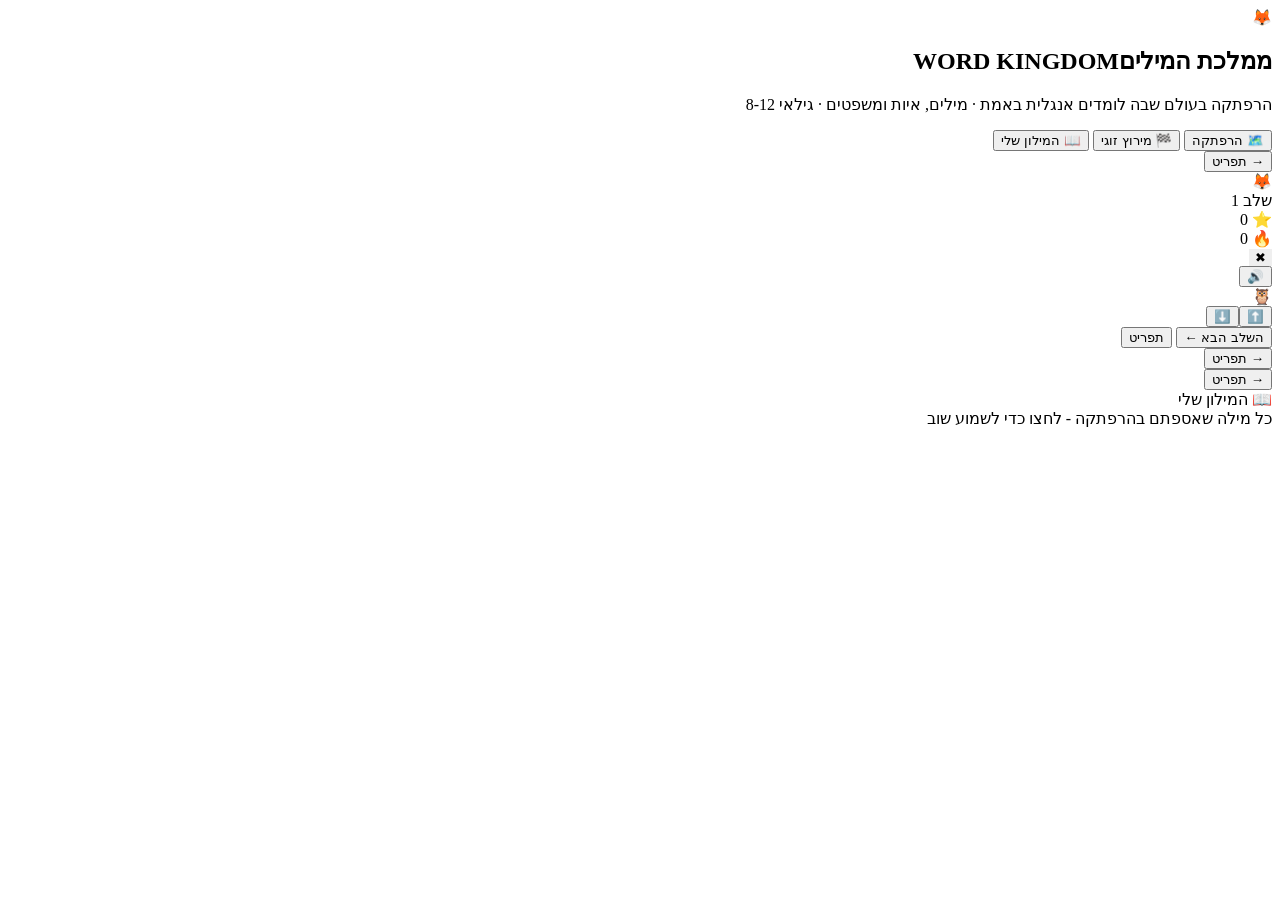
==== index.html @ 06114e81 "Rename 1-index.html to index.html" ====
<!DOCTYPE html>
<html lang="he" dir="rtl">
<head>
<meta charset="UTF-8">
<meta name="viewport" content="width=device-width, initial-scale=1.0, maximum-scale=1.0, user-scalable=no">
<title>ממלכת המילים · Word Kingdom</title>
<meta name="description" content="משחק 2D ללימוד אנגלית לילדים: הרפתקה בעולם, מילים נשמעות באנגלית, איתיות, משפטים ומירוץ זוגי.">
<link rel="icon" href="data:image/svg+xml,<svg xmlns='http://www.w3.org/2000/svg' viewBox='0 0 100 100'><text y='.9em' font-size='90'>🦊</text></svg>">
<link rel="stylesheet" href="style.css">
</head>
<body>
<div id="app">

  <section id="menu" class="screen on">
    <div class="sky" id="menu-sky"><div class="stars" id="menu-stars"></div></div>
    <div class="menu-inner">
      <div class="menu-fox">🦊</div>
      <h1 class="logo">ממלכת המילים<span class="en">WORD KINGDOM</span></h1>
      <p class="tagline">הרפתקה בעולם שבה לומדים אנגלית באמת · מילים, איות ומשפטים · גילאי 8-12</p>
      <div class="menu-btns">
        <button class="mbtn adv" id="btn-adventure">🗺️ הרפתקה</button>
        <button class="mbtn race" id="btn-race">🏁 מירוץ זוגי</button>
        <button class="mbtn dict" id="btn-dict">📖 המילון שלי</button>
      </div>
    </div>
  </section>

  <section id="levels" class="screen">
    <div class="sky"><div class="stars"></div></div>
    <button class="back-btn" data-go="menu">→ תפריט</button>
    <div class="level-cards" id="level-cards"></div>
  </section>

  <section id="game" class="screen">
    <div class="world sky day" id="world">
      <div class="hill" style="left:4%; width:34%; height:30%;"></div>
      <div class="hill" style="left:52%; width:44%; height:38%;"></div>
      <div class="ground"></div>
      <div id="track"></div>
      <div id="player">🦊</div>
    </div>
    <div id="hud">
      <div class="pill" id="hud-level">שלב 1</div>
      <div id="progressbar"><i></i></div>
      <div class="pill">⭐ <span id="hud-score">0</span></div>
      <div class="pill">🔥 <span id="hud-streak">0</span></div>
      <button class="pill" id="btn-quit" style="border:none;cursor:pointer;">✖</button>
    </div>
    <div id="banner"><div><div class="b-he" id="banner-he"></div><div class="b-sub" id="banner-sub"></div></div><button class="b-replay" id="banner-replay">🔊</button></div>
    <div id="owl-panel"><div class="owl-card">
      <div class="owl-emoji">🦉</div>
      <div class="owl-he" id="owl-he"></div>
      <div class="owl-en" id="owl-en"></div>
      <div class="owl-opts" id="owl-opts"></div>
    </div></div>
    <div id="lane-btns"><button id="lane-up">⬆️</button><button id="lane-down">⬇️</button></div>
    <div id="toast"></div>
  </section>

  <section id="done" class="screen">
    <div class="sky"><div class="stars"></div></div>
    <div class="done-card">
      <div class="done-stars" id="done-stars"></div>
      <div class="done-title" id="done-title"></div>
      <div class="done-sub" id="done-sub"></div>
      <div class="done-words" id="done-words"></div>
      <div class="done-btns">
        <button class="mbtn adv" id="btn-next">השלב הבא ←</button>
        <button class="mbtn dict" id="btn-menu2">תפריט</button>
      </div>
    </div>
  </section>

  <section id="race" class="screen">
    <div class="sky day"></div>
    <button class="back-btn" data-go="menu">→ תפריט</button>
    <div class="race-wrap" id="race-wrap"></div>
  </section>

  <section id="dict" class="screen">
    <div class="sky"><div class="stars"></div></div>
    <button class="back-btn" data-go="menu">→ תפריט</button>
    <div class="dict-wrap">
      <div class="dict-title">📖 המילון שלי</div>
      <div class="dict-sub">כל מילה שאספתם בהרפתקה - לחצו כדי לשמוע שוב</div>
      <div class="dict-grid" id="dict-grid"></div>
    </div>
  </section>

</div>
<script src="game.js"></script>
</body>
</html>
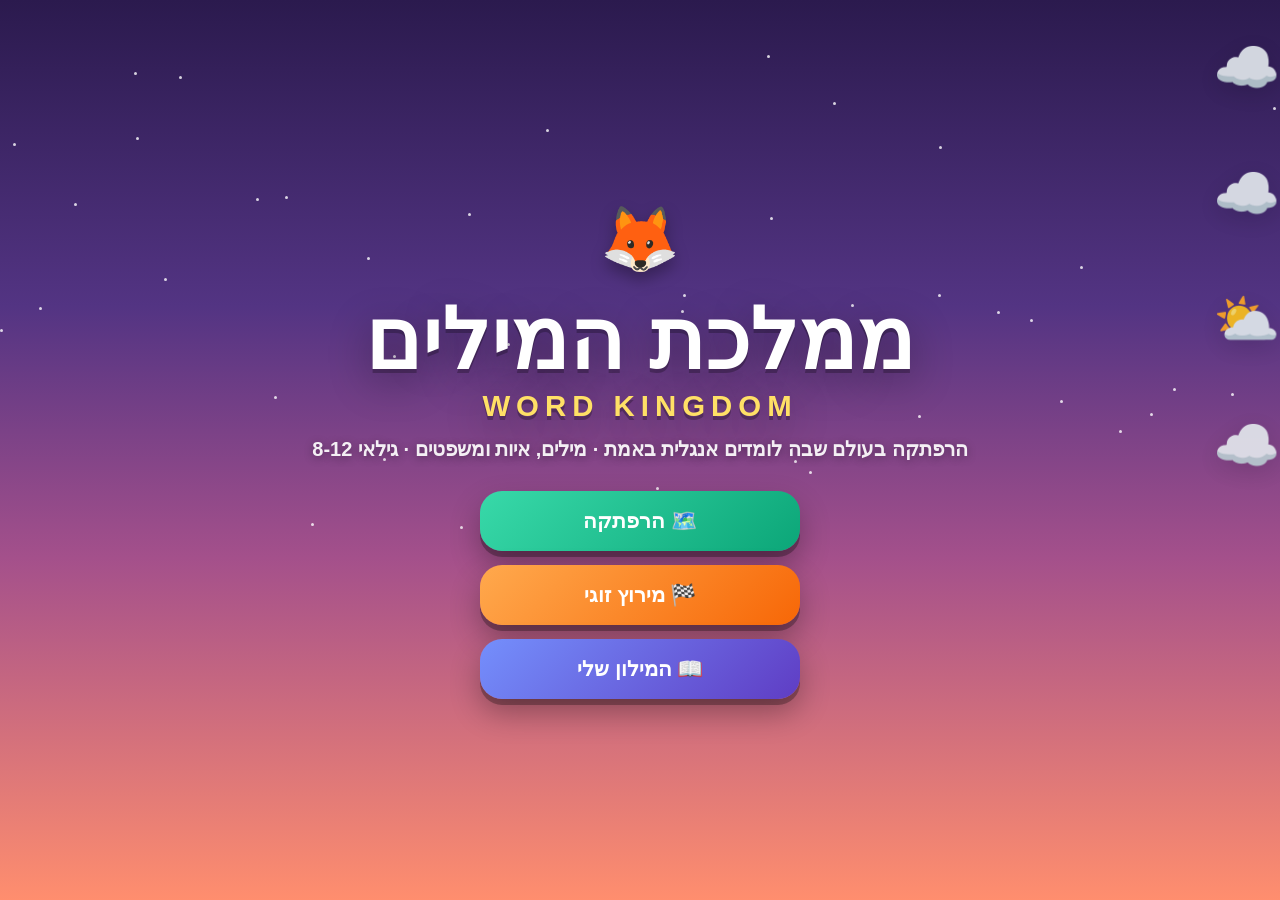
==== commit fb9ce5c1: "Sprint 4: tutorial overlay + game updates" ====
--- a/index.html
+++ b/index.html
@@ -54,6 +54,11 @@
       <div class="owl-opts" id="owl-opts"></div>
     </div></div>
     <div id="lane-btns"><button id="lane-up">⬆️</button><button id="lane-down">⬇️</button></div>
+    <div id="tut"><div class="tut-card">
+      <div class="tut-emoji" id="tut-emoji"></div>
+      <div class="tut-text" id="tut-text"></div>
+      <button class="cta" id="tut-next">הבא ←</button>
+    </div></div>
     <div id="toast"></div>
   </section>
 
--- a/style.css
+++ b/style.css
@@ -0,0 +1,189 @@
+/* ===== Word Kingdom - ממלכת המילים ===== */
+* { margin: 0; padding: 0; box-sizing: border-box; -webkit-tap-highlight-color: transparent; }
+html, body { height: 100%; overflow: hidden; }
+body {
+  font-family: "Segoe UI", "Heebo", Arial, sans-serif;
+  background: #0b1026;
+  color: #1a1a2e;
+  user-select: none;
+  touch-action: manipulation;
+}
+button { font-family: inherit; }
+
+#app { position: fixed; inset: 0; }
+.screen { position: absolute; inset: 0; display: none; flex-direction: column; }
+.screen.on { display: flex; }
+
+/* ---------- shared sky ---------- */
+.sky { position: absolute; inset: 0; background: linear-gradient(180deg, #2b1a4e 0%, #533483 34%, #a4508b 62%, #ff8e6e 100%); overflow: hidden; }
+.sky.day { background: linear-gradient(180deg, #4a90d9 0%, #7ec8e3 45%, #bfe9d9 75%, #fff3c4 100%); }
+.stars { position: absolute; inset: 0; }
+.stars i { position: absolute; width: 3px; height: 3px; border-radius: 50%; background: #fff; opacity: .8; animation: twinkle 2.6s ease-in-out infinite; }
+@keyframes twinkle { 50% { opacity: .2; } }
+.cloud { position: absolute; font-size: 54px; opacity: .9; filter: drop-shadow(0 6px 12px rgba(0,0,0,.15)); animation: drift linear infinite; }
+@keyframes drift { from { transform: translateX(-15vw); } to { transform: translateX(115vw); } }
+
+/* ---------- menu ---------- */
+#menu { align-items: center; justify-content: center; text-align: center; }
+.menu-inner { position: relative; z-index: 2; display: flex; flex-direction: column; align-items: center; gap: 14px; padding: 20px; }
+.logo { font-size: clamp(44px, 9vw, 84px); font-weight: 900; color: #fff; text-shadow: 0 4px 0 rgba(0,0,0,.25), 0 10px 40px rgba(0,0,0,.4); letter-spacing: 1px; animation: floaty 3s ease-in-out infinite; }
+.logo .en { display: block; font-size: .35em; letter-spacing: 6px; color: #ffe066; direction: ltr; }
+.tagline { color: rgba(255,255,255,.92); font-size: clamp(15px, 2.6vw, 20px); font-weight: 600; text-shadow: 0 2px 8px rgba(0,0,0,.35); }
+.menu-btns { display: flex; flex-direction: column; gap: 14px; margin-top: 16px; width: min(320px, 84vw); }
+.mbtn {
+  border: none; cursor: pointer; border-radius: 22px; padding: 18px 22px;
+  font-size: 21px; font-weight: 900; color: #fff;
+  box-shadow: 0 6px 0 rgba(0,0,0,.28), 0 14px 30px rgba(0,0,0,.3);
+  transition: transform .08s ease, box-shadow .08s ease;
+  display: flex; align-items: center; justify-content: center; gap: 10px;
+}
+.mbtn:active { transform: translateY(5px); box-shadow: 0 1px 0 rgba(0,0,0,.28); }
+.mbtn.adv { background: linear-gradient(135deg, #38d9a9, #0ca678); }
+.mbtn.race { background: linear-gradient(135deg, #ffa94d, #f76707); }
+.mbtn.dict { background: linear-gradient(135deg, #748ffc, #5f3dc4); }
+.menu-fox { font-size: 64px; animation: run-bounce .5s ease-in-out infinite alternate; filter: drop-shadow(0 8px 8px rgba(0,0,0,.3)); }
+@keyframes floaty { 50% { transform: translateY(-8px); } }
+@keyframes run-bounce { from { transform: translateY(0) rotate(-3deg); } to { transform: translateY(-10px) rotate(3deg); } }
+
+/* ---------- level select ---------- */
+#levels { align-items: center; justify-content: center; }
+.level-cards { position: relative; z-index: 2; display: flex; gap: 16px; flex-wrap: wrap; justify-content: center; padding: 20px; }
+.level-card {
+  width: 180px; border-radius: 24px; padding: 22px 16px; text-align: center; cursor: pointer;
+  background: rgba(255,255,255,.95); box-shadow: 0 10px 30px rgba(0,0,0,.3);
+  border: none; transition: transform .12s ease;
+}
+.level-card:hover { transform: translateY(-4px) scale(1.03); }
+.level-card.locked { opacity: .45; cursor: not-allowed; filter: grayscale(.8); }
+.level-card .lv-emoji { font-size: 46px; }
+.level-card .lv-name { font-size: 20px; font-weight: 900; margin: 8px 0 4px; }
+.level-card .lv-desc { font-size: 13px; color: #666; font-weight: 600; }
+.level-card .lv-stars { font-size: 20px; margin-top: 8px; }
+.back-btn { position: absolute; top: 16px; right: 16px; z-index: 5; border: none; background: rgba(255,255,255,.92); border-radius: 999px; padding: 10px 18px; font-size: 17px; font-weight: 800; cursor: pointer; box-shadow: 0 4px 12px rgba(0,0,0,.25); }
+
+/* ---------- game world ---------- */
+#game { direction: ltr; }
+.world { position: absolute; inset: 0; overflow: hidden; }
+.ground { position: absolute; left: 0; right: 0; bottom: 0; height: 26%; background: linear-gradient(180deg, #69db7c 0%, #40c057 30%, #2b9348 100%); border-top: 6px solid #8ce99a; }
+.hill { position: absolute; bottom: 22%; border-radius: 50% 50% 0 0; background: linear-gradient(180deg, #b2f2bb, #69db7c); opacity: .85; }
+.tree { position: absolute; bottom: 24%; font-size: 44px; }
+
+#track { position: absolute; inset: 0; will-change: transform; }
+.lane-mark { position: absolute; left: 0; right: 0; border-top: 3px dashed rgba(255,255,255,.35); }
+
+#player { position: absolute; z-index: 10; font-size: 58px; transition: top .22s cubic-bezier(.34,1.56,.64,1); filter: drop-shadow(0 6px 6px rgba(0,0,0,.3)); animation: run-bounce .4s ease-in-out infinite alternate; }
+#player.hurt { animation: shake-red .4s ease; }
+@keyframes shake-red { 25% { transform: translateX(-8px); filter: hue-rotate(320deg); } 75% { transform: translateX(8px); filter: hue-rotate(320deg); } }
+
+.obj { position: absolute; font-size: 46px; z-index: 5; transition: transform .15s ease; }
+.obj.bubble { background: rgba(255,255,255,.92); border-radius: 50%; width: 84px; height: 84px; display: flex; align-items: center; justify-content: center; box-shadow: 0 6px 16px rgba(0,0,0,.25), inset 0 -6px 0 rgba(0,0,0,.08); animation: bob 1.8s ease-in-out infinite; }
+.obj.bubble .ch { font-size: 34px; font-weight: 900; color: #4c6ef5; }
+.obj.taken { transform: scale(1.6); opacity: 0; transition: transform .25s ease, opacity .25s ease; }
+.obj.dud { filter: grayscale(.5); }
+@keyframes bob { 50% { margin-top: -8px; } }
+
+.sparkle { position: absolute; z-index: 20; font-size: 34px; animation: sparkle-up .8s ease forwards; pointer-events: none; }
+@keyframes sparkle-up { from { opacity: 1; transform: translateY(0) scale(.6); } to { opacity: 0; transform: translateY(-70px) scale(1.4); } }
+
+/* HUD */
+#hud { position: absolute; top: 0; left: 0; right: 0; z-index: 30; display: flex; align-items: center; gap: 10px; padding: 10px 14px; direction: rtl; }
+.pill { background: rgba(255,255,255,.92); border-radius: 999px; padding: 8px 14px; font-size: 16px; font-weight: 900; box-shadow: 0 3px 10px rgba(0,0,0,.2); display: flex; gap: 6px; align-items: center; }
+#progressbar { flex: 1; height: 14px; background: rgba(255,255,255,.4); border-radius: 999px; overflow: hidden; }
+#progressbar i { display: block; height: 100%; width: 0; background: linear-gradient(90deg, #ffd43b, #ff922b); border-radius: 999px; transition: width .4s ease; }
+
+/* prompt banner */
+#banner { position: absolute; top: 58px; left: 50%; transform: translateX(-50%); z-index: 25; background: rgba(26,26,46,.9); color: #fff; border-radius: 20px; padding: 12px 20px; display: none; align-items: center; gap: 14px; box-shadow: 0 8px 30px rgba(0,0,0,.4); direction: rtl; max-width: 92vw; }
+#banner.on { display: flex; animation: pop .3s ease; }
+#banner .b-he { font-size: 24px; font-weight: 900; color: #ffe066; }
+#banner .b-sub { font-size: 14px; font-weight: 600; color: rgba(255,255,255,.85); }
+#banner .b-replay { border: none; background: #ffd43b; border-radius: 12px; font-size: 20px; padding: 8px 12px; cursor: pointer; }
+@keyframes pop { from { transform: translateX(-50%) scale(.7); opacity: 0; } }
+
+/* owl gate */
+#owl-panel { position: absolute; inset: 0; z-index: 40; display: none; align-items: center; justify-content: center; background: rgba(11,16,38,.55); backdrop-filter: blur(3px); }
+#owl-panel.on { display: flex; }
+.owl-card { background: linear-gradient(180deg, #fff, #f1f3ff); border-radius: 28px; padding: 26px 24px; width: min(520px, 92vw); text-align: center; box-shadow: 0 20px 60px rgba(0,0,0,.5); direction: rtl; animation: pop2 .35s cubic-bezier(.34,1.56,.64,1); }
+@keyframes pop2 { from { transform: scale(.6); opacity: 0; } }
+.owl-emoji { font-size: 60px; animation: floaty 2.4s ease-in-out infinite; }
+.owl-he { font-size: 21px; font-weight: 900; margin: 8px 0; }
+.owl-en { font-size: 26px; font-weight: 900; color: #5f3dc4; direction: ltr; margin: 6px 0 16px; }
+.owl-opts { display: flex; gap: 10px; justify-content: center; direction: ltr; flex-wrap: wrap; }
+.owl-opt { border: none; border-radius: 16px; background: #edf2ff; color: #364fc7; font-size: 22px; font-weight: 900; padding: 14px 20px; cursor: pointer; box-shadow: 0 4px 0 #bac8ff; transition: transform .08s ease; }
+.owl-opt:active { transform: translateY(3px); box-shadow: 0 1px 0 #bac8ff; }
+.owl-opt.ok { background: #d3f9d8; color: #2b8a3e; box-shadow: 0 4px 0 #8ce99a; }
+.owl-opt.bad { background: #ffe3e3; color: #c92a2a; box-shadow: 0 4px 0 #ffa8a8; }
+
+/* controls */
+#lane-btns { position: absolute; left: 14px; bottom: 14px; z-index: 30; display: flex; flex-direction: column; gap: 10px; }
+#lane-btns button { width: 64px; height: 64px; border-radius: 50%; border: none; font-size: 28px; background: rgba(255,255,255,.9); box-shadow: 0 5px 14px rgba(0,0,0,.3); cursor: pointer; }
+#lane-btns button:active { transform: scale(.92); }
+
+/* level complete */
+#done { align-items: center; justify-content: center; }
+.done-card { position: relative; z-index: 2; background: rgba(255,255,255,.96); border-radius: 30px; padding: 34px 30px; text-align: center; width: min(460px, 92vw); box-shadow: 0 24px 70px rgba(0,0,0,.45); animation: pop2 .4s cubic-bezier(.34,1.56,.64,1); }
+.done-stars { font-size: 52px; letter-spacing: 8px; }
+.done-stars .dim { filter: grayscale(1); opacity: .3; }
+.done-title { font-size: 30px; font-weight: 900; margin: 10px 0 4px; }
+.done-sub { color: #666; font-weight: 700; margin-bottom: 20px; }
+.done-words { display: flex; flex-wrap: wrap; gap: 8px; justify-content: center; margin-bottom: 22px; direction: ltr; }
+.word-chip { background: #fff9db; border: 2px solid #ffd43b; border-radius: 999px; padding: 6px 12px; font-size: 15px; font-weight: 800; cursor: pointer; }
+.done-btns { display: flex; gap: 12px; justify-content: center; }
+
+/* race mode */
+#race { direction: rtl; }
+.race-wrap { position: relative; z-index: 2; flex: 1; display: flex; flex-direction: column; gap: 12px; padding: 18px; justify-content: center; }
+.race-track { display: flex; flex-direction: column; gap: 6px; background: rgba(255,255,255,.25); border-radius: 16px; padding: 10px 12px; direction: ltr; }
+.race-lane { position: relative; height: 34px; background: rgba(255,255,255,.7); border-radius: 999px; border-bottom: 3px dashed rgba(0,0,0,.12); }
+.race-lane .rn { position: absolute; right: 36px; top: 50%; transform: translateY(-50%); font-size: 13px; font-weight: 800; color: rgba(0,0,0,.55); }
+.race-lane .rc { position: absolute; top: 50%; transform: translate(-50%,-50%); font-size: 26px; transition: left .5s cubic-bezier(.34,1.56,.64,1); }
+.race-lane .fl { position: absolute; right: 4px; top: 50%; transform: translateY(-50%); font-size: 22px; }
+.rside { border-radius: 20px; padding: 12px; }
+.rside.p0 { background: linear-gradient(135deg, #74c0fc, #4dabf7); }
+.rside.p1 { background: linear-gradient(135deg, #ffc078, #ffa94d); }
+.rside .rh { font-weight: 900; color: #fff; font-size: 17px; text-shadow: 0 1px 2px rgba(0,0,0,.3); margin-bottom: 8px; display: flex; justify-content: space-between; }
+.rside .ra { display: flex; gap: 8px; direction: ltr; }
+.rside .ra button { flex: 1; min-height: 56px; border: none; border-radius: 14px; background: #fff; font-size: 20px; font-weight: 900; color: #343a40; box-shadow: 0 4px 0 rgba(0,0,0,.18); cursor: pointer; }
+.rside .ra button:active { transform: translateY(3px); box-shadow: 0 1px 0 rgba(0,0,0,.18); }
+.rside.frozen { filter: grayscale(.6); opacity: .65; }
+.rside.hit { box-shadow: 0 0 0 4px #2f9e44; }
+.rside.miss { box-shadow: 0 0 0 4px #e03131; animation: shake-red .4s ease; }
+.race-center { text-align: center; padding: 16px; border-radius: 20px; background: linear-gradient(180deg, #fff9db, #fff3bf); border: 3px solid #fab005; }
+.race-center .pe { font-size: 52px; }
+.race-center .pw { font-size: 32px; font-weight: 900; }
+
+/* dictionary */
+#dict { direction: rtl; }
+.dict-wrap { position: relative; z-index: 2; flex: 1; overflow-y: auto; padding: 70px 18px 24px; }
+.dict-title { color: #fff; font-size: 28px; font-weight: 900; text-align: center; text-shadow: 0 2px 10px rgba(0,0,0,.4); margin-bottom: 6px; }
+.dict-sub { color: rgba(255,255,255,.85); text-align: center; font-weight: 600; margin-bottom: 20px; }
+.dict-grid { display: grid; grid-template-columns: repeat(auto-fill, minmax(130px, 1fr)); gap: 12px; }
+.dcard { background: rgba(255,255,255,.95); border-radius: 18px; padding: 14px 10px; text-align: center; cursor: pointer; border: none; box-shadow: 0 6px 18px rgba(0,0,0,.25); transition: transform .1s ease; }
+.dcard:active { transform: scale(.95); }
+.dcard .de { font-size: 40px; }
+.dcard .den { font-size: 19px; font-weight: 900; direction: ltr; }
+.dcard .dhe { font-size: 14px; color: #777; font-weight: 700; }
+.dcard.ghost { opacity: .45; cursor: default; }
+.dict-empty { color: #fff; text-align: center; font-size: 18px; font-weight: 700; margin-top: 40px; text-shadow: 0 2px 8px rgba(0,0,0,.4); }
+
+/* toast */
+#toast { position: absolute; bottom: 90px; left: 50%; transform: translateX(-50%); z-index: 50; background: rgba(26,26,46,.92); color: #fff; border-radius: 999px; padding: 10px 22px; font-size: 17px; font-weight: 800; display: none; direction: rtl; box-shadow: 0 8px 24px rgba(0,0,0,.4); }
+#toast.on { display: block; animation: pop .25s ease; }
+
+@media (max-width: 640px) {
+  .obj.bubble { width: 68px; height: 68px; font-size: 36px; }
+  #player { font-size: 48px; }
+  .pill { font-size: 14px; padding: 6px 10px; }
+}
+
+/* tutorial */
+#tut { position: absolute; inset: 0; z-index: 60; display: none; align-items: center; justify-content: center; background: rgba(11,16,38,.6); backdrop-filter: blur(4px); }
+#tut.on { display: flex; }
+.tut-card { background: linear-gradient(180deg, #fff, #f8f4ff); border-radius: 28px; padding: 30px 26px; width: min(480px, 92vw); text-align: center; direction: rtl; box-shadow: 0 24px 70px rgba(0,0,0,.5); animation: pop2 .35s cubic-bezier(.34,1.56,.64,1); }
+.tut-emoji { font-size: 62px; margin-bottom: 10px; animation: floaty 2.2s ease-in-out infinite; }
+.tut-text { font-size: 21px; font-weight: 800; line-height: 1.7; margin-bottom: 20px; }
+.cta { border: none; border-radius: 999px; background: linear-gradient(135deg, #51cf66, #2f9e44); color: #fff; font-size: 20px; font-weight: 900; padding: 14px 36px; cursor: pointer; box-shadow: 0 5px 0 #2b8a3e; touch-action: manipulation; }
+.cta:active { transform: translateY(4px); box-shadow: 0 1px 0 #2b8a3e; }
+
+/* hint glow on the right answer during onboarding */
+.obj.bubble.hint { box-shadow: 0 0 0 5px #ffd43b, 0 0 26px 8px rgba(255,212,59,.8); animation: bob 1.8s ease-in-out infinite, hintglow 1s ease-in-out infinite; }
+@keyframes hintglow { 50% { box-shadow: 0 0 0 9px #ffd43b, 0 0 34px 14px rgba(255,212,59,.9); } }
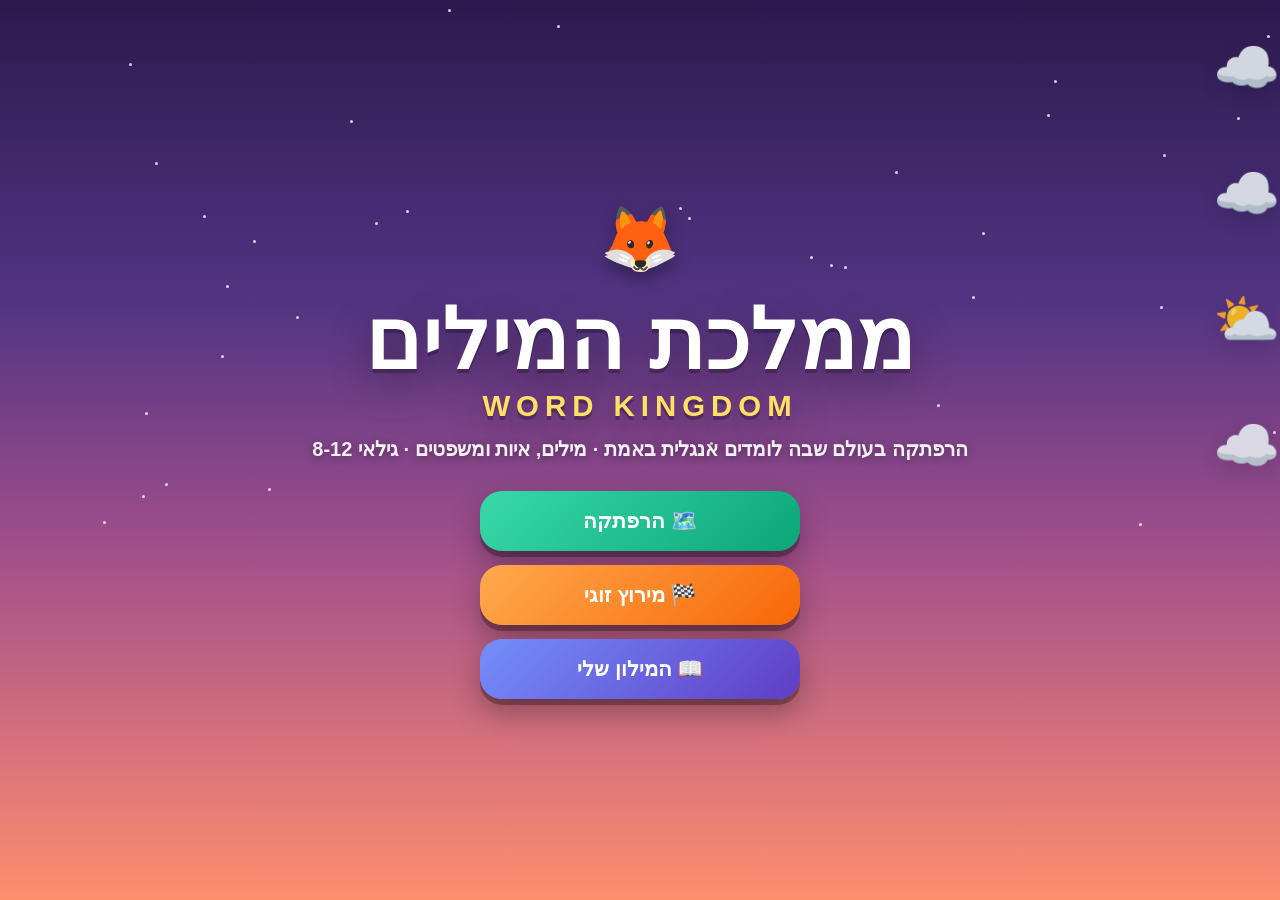
==== commit 8975f09a: "Sprint 5: player sprint + stronger speed ramp + cache bust" ====
--- a/index.html
+++ b/index.html
@@ -93,6 +93,6 @@
   </section>
 
 </div>
-<script src="game.js"></script>
+<script src="game.js?v=7"></script>
 </body>
 </html>
--- a/style.css
+++ b/style.css
@@ -187,3 +187,7 @@
 /* hint glow on the right answer during onboarding */
 .obj.bubble.hint { box-shadow: 0 0 0 5px #ffd43b, 0 0 26px 8px rgba(255,212,59,.8); animation: bob 1.8s ease-in-out infinite, hintglow 1s ease-in-out infinite; }
 @keyframes hintglow { 50% { box-shadow: 0 0 0 9px #ffd43b, 0 0 34px 14px rgba(255,212,59,.9); } }
+
+/* sprint feedback */
+#world.boosting .player { filter: brightness(1.15) drop-shadow(0 0 10px rgba(255,220,80,.9)); transition: filter .1s; }
+#world.boosting .track { transition: none; }
